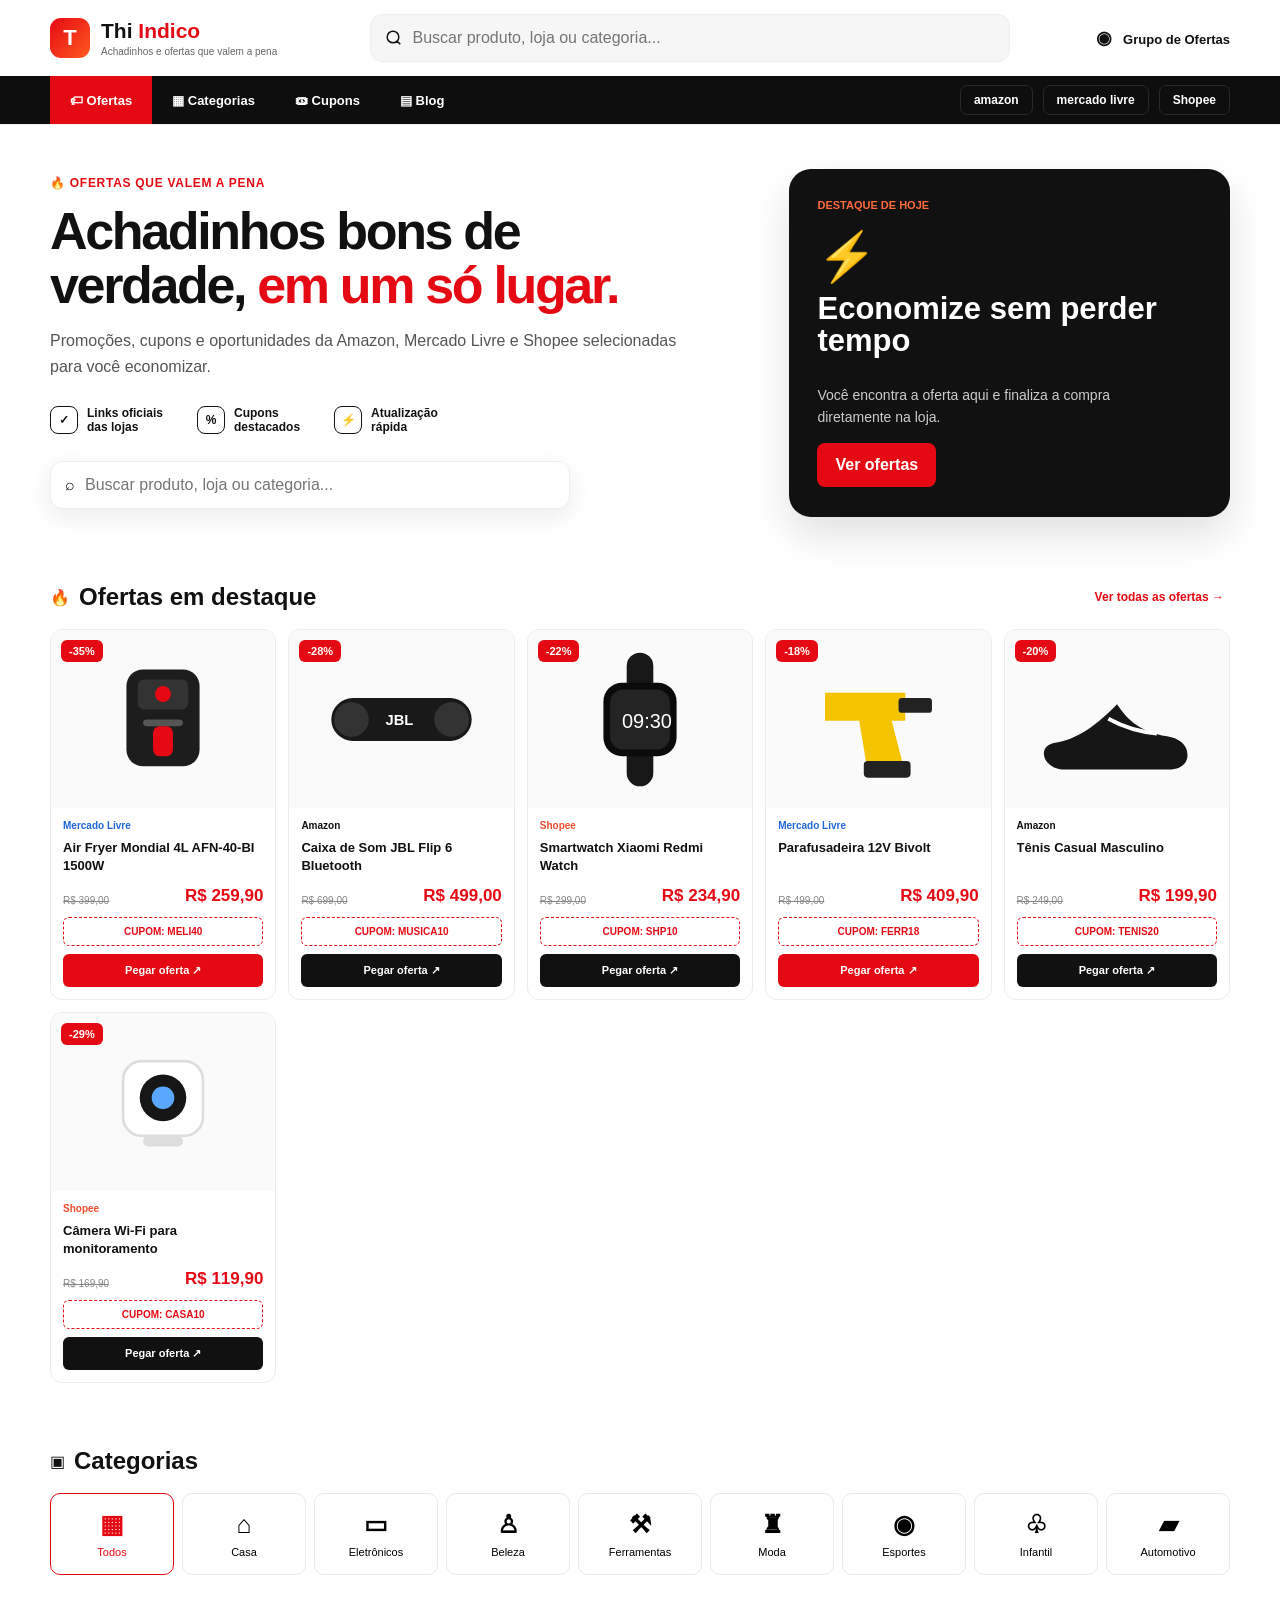
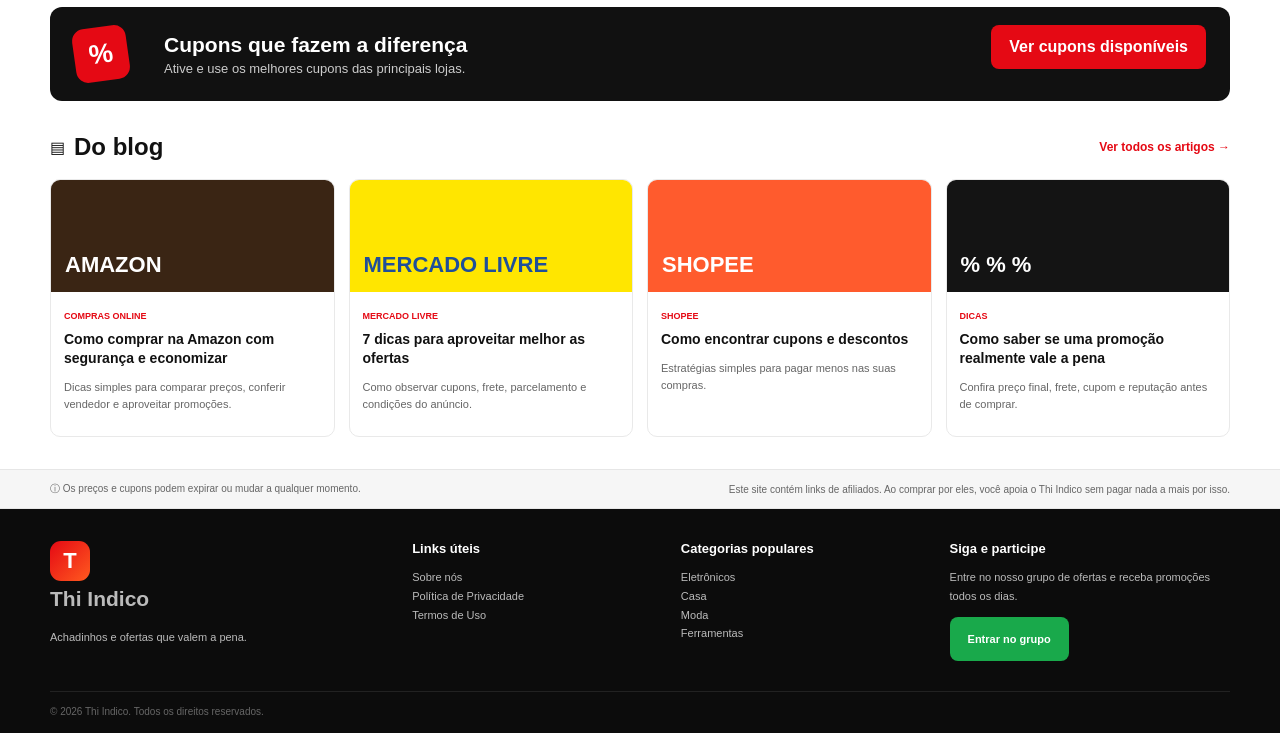
==== index.html @ e94c66dc "Add files via upload" ====
<!DOCTYPE html>
<html lang="pt-BR">
<head>
  <meta charset="UTF-8" />
  <meta name="viewport" content="width=device-width, initial-scale=1.0" />
  <meta name="theme-color" content="#e50914" />
  <meta name="description" content="Thi Indico: achadinhos, ofertas e cupons da Amazon, Mercado Livre e Shopee." />
  <meta property="og:title" content="Thi Indico | Achadinhos e ofertas" />
  <meta property="og:description" content="Achadinhos, ofertas e cupons que valem a pena." />
  <meta property="og:type" content="website" />
  <title>Thi Indico | Achadinhos e Ofertas</title>
  <link rel="icon" href="assets/favicon.svg" type="image/svg+xml">
  <link rel="stylesheet" href="assets/style.css" />
</head>
<body>
  <header class="site-header">
    <div class="container header-main">
      <a class="brand" href="index.html" aria-label="Thi Indico">
        <span class="brand-icon">T</span>
        <span class="brand-copy"><strong>Thi <em>Indico</em></strong><small>Achadinhos e ofertas que valem a pena</small></span>
      </a>

      <form class="header-search" id="headerSearchForm">
        <svg viewBox="0 0 24 24" aria-hidden="true"><path d="m21 21-4.35-4.35m2.35-5.65a8 8 0 1 1-16 0 8 8 0 0 1 16 0Z"/></svg>
        <input id="headerSearch" type="search" placeholder="Buscar produto, loja ou categoria..." autocomplete="off" />
      </form>

      <a class="group-link" href="#" id="whatsappTop" target="_blank" rel="noopener">
        <span class="wa">◉</span> Grupo de Ofertas
      </a>
    </div>

    <nav class="main-nav">
      <div class="container nav-inner">
        <a class="nav-active" href="#ofertas">🏷 Ofertas</a>
        <a href="#categorias">▦ Categorias</a>
        <a href="#cupons">🎟 Cupons</a>
        <a href="blog.html">▤ Blog</a>
        <div class="store-links">
          <span>amazon</span><span>mercado livre</span><span>Shopee</span>
        </div>
      </div>
    </nav>
  </header>

  <main>
    <section class="hero">
      <div class="container hero-grid">
        <div class="hero-copy">
          <div class="eyebrow">🔥 OFERTAS QUE VALEM A PENA</div>
          <h1>Achadinhos bons de verdade, <span>em um só lugar.</span></h1>
          <p>Promoções, cupons e oportunidades da Amazon, Mercado Livre e Shopee selecionadas para você economizar.</p>

          <div class="benefits">
            <div><b>✓</b><span>Links oficiais<br>das lojas</span></div>
            <div><b>%</b><span>Cupons<br>destacados</span></div>
            <div><b>⚡</b><span>Atualização<br>rápida</span></div>
          </div>

          <form class="hero-search" id="heroSearchForm">
            <span>⌕</span>
            <input id="heroSearch" type="search" placeholder="Buscar produto, loja ou categoria..." autocomplete="off">
          </form>
        </div>

        <aside class="hero-highlight">
          <div class="highlight-kicker">DESTAQUE DE HOJE</div>
          <div class="bolt">⚡</div>
          <h2>Economize sem perder tempo</h2>
          <p>Você encontra a oferta aqui e finaliza a compra diretamente na loja.</p>
          <a href="#ofertas" class="btn btn-red">Ver ofertas</a>
        </aside>
      </div>
    </section>

    <section class="section container" id="ofertas">
      <div class="section-title">
        <div><span>🔥</span><h2>Ofertas em destaque</h2></div>
        <button id="showAllOffers" class="text-button">Ver todas as ofertas →</button>
      </div>
      <div class="offers-grid" id="offersGrid"></div>
      <div class="empty" id="emptyOffers" hidden>Nenhuma oferta encontrada.</div>
    </section>

    <section class="section container" id="categorias">
      <div class="section-title">
        <div><span>▣</span><h2>Categorias</h2></div>
      </div>
      <div class="categories" id="categoriesList"></div>
    </section>

    <section class="container coupons-banner" id="cupons">
      <div class="coupon-art">%</div>
      <div>
        <h2>Cupons que fazem a diferença</h2>
        <p>Ative e use os melhores cupons das principais lojas.</p>
      </div>
      <button class="btn btn-red" id="goCoupons">Ver cupons disponíveis</button>
    </section>

    <section class="section container">
      <div class="section-title">
        <div><span>▤</span><h2>Do blog</h2></div>
        <a class="text-button" href="blog.html">Ver todos os artigos →</a>
      </div>
      <div class="blog-cards">
        <a class="blog-card" href="artigo-afiliados.html">
          <div class="blog-cover cover-amazon">AMAZON</div>
          <div class="blog-content">
            <small>COMPRAS ONLINE</small>
            <h3>Como comprar na Amazon com segurança e economizar</h3>
            <p>Dicas simples para comparar preços, conferir vendedor e aproveitar promoções.</p>
          </div>
        </a>
        <a class="blog-card" href="blog.html">
          <div class="blog-cover cover-ml">MERCADO LIVRE</div>
          <div class="blog-content">
            <small>MERCADO LIVRE</small>
            <h3>7 dicas para aproveitar melhor as ofertas</h3>
            <p>Como observar cupons, frete, parcelamento e condições do anúncio.</p>
          </div>
        </a>
        <a class="blog-card" href="blog.html">
          <div class="blog-cover cover-shopee">SHOPEE</div>
          <div class="blog-content">
            <small>SHOPEE</small>
            <h3>Como encontrar cupons e descontos</h3>
            <p>Estratégias simples para pagar menos nas suas compras.</p>
          </div>
        </a>
        <a class="blog-card" href="blog.html">
          <div class="blog-cover cover-coupons">% % %</div>
          <div class="blog-content">
            <small>DICAS</small>
            <h3>Como saber se uma promoção realmente vale a pena</h3>
            <p>Confira preço final, frete, cupom e reputação antes de comprar.</p>
          </div>
        </a>
      </div>
    </section>

    <div class="affiliate-note">
      <div class="container">
        <span>ⓘ Os preços e cupons podem expirar ou mudar a qualquer momento.</span>
        <span>Este site contém links de afiliados. Ao comprar por eles, você apoia o Thi Indico sem pagar nada a mais por isso.</span>
      </div>
    </div>
  </main>

  <footer class="footer">
    <div class="container footer-grid">
      <div>
        <a class="brand footer-brand" href="index.html">
          <span class="brand-icon">T</span><span class="brand-copy"><strong>Thi Indico</strong></span>
        </a>
        <p>Achadinhos e ofertas que valem a pena.</p>
      </div>
      <div><h4>Links úteis</h4><a href="sobre.html">Sobre nós</a><a href="politica.html">Política de Privacidade</a><a href="termos.html">Termos de Uso</a></div>
      <div><h4>Categorias populares</h4><a href="#categorias">Eletrônicos</a><a href="#categorias">Casa</a><a href="#categorias">Moda</a><a href="#categorias">Ferramentas</a></div>
      <div><h4>Siga e participe</h4><p>Entre no nosso grupo de ofertas e receba promoções todos os dias.</p><a class="btn btn-green" href="#" id="whatsappFooter" target="_blank" rel="noopener">Entrar no grupo</a></div>
    </div>
    <div class="container footer-bottom">© 2026 Thi Indico. Todos os direitos reservados.</div>
  </footer>

  <div class="toast" id="toast"></div>
  <script src="assets/data.js"></script>
  <script src="assets/app.js"></script>
</body>
</html>
---- assets/style.css ----
*{box-sizing:border-box}html{scroll-behavior:smooth}body{margin:0;font-family:Arial,Helvetica,sans-serif;background:#fff;color:#111}a{text-decoration:none;color:inherit}button,input{font:inherit}.container{width:min(1180px,calc(100% - 36px));margin:auto}
.site-header{background:#fff;position:sticky;top:0;z-index:50;box-shadow:0 1px 0 #eee}.header-main{min-height:76px;display:grid;grid-template-columns:290px 1fr 190px;align-items:center;gap:30px}.brand{display:flex;align-items:center;gap:11px}.brand-icon{display:grid;place-items:center;width:40px;height:40px;border-radius:11px;background:linear-gradient(135deg,#e50914,#ff5a1f);color:#fff;font-size:22px;font-weight:900}.brand-copy{display:flex;flex-direction:column}.brand-copy strong{font-size:21px}.brand-copy em{font-style:normal;color:#e50914}.brand-copy small{font-size:10px;color:#666;margin-top:3px}
.header-search,.hero-search{display:flex;align-items:center;background:#f6f6f7;border:1px solid #eee;border-radius:12px;padding:0 14px}.header-search svg{width:18px;fill:none;stroke:#111;stroke-width:2}.header-search input,.hero-search input{border:0;outline:0;background:transparent;width:100%;height:46px;padding:0 10px}.group-link{font-weight:700;font-size:13px;text-align:right}.wa{font-size:18px;margin-right:7px}
.main-nav{background:#0e0e0e;color:#fff}.nav-inner{height:48px;display:flex;align-items:center}.nav-inner>a{height:48px;display:flex;align-items:center;padding:0 20px;font-weight:700;font-size:13px}.nav-inner>a:hover,.nav-inner .nav-active{background:#e50914}.store-links{margin-left:auto;display:flex;gap:10px}.store-links span{border:1px solid #292929;border-radius:7px;padding:7px 13px;font-size:12px;font-weight:800}
.hero{padding:34px 0 24px}.hero-grid{display:grid;grid-template-columns:1.15fr .75fr;gap:64px;align-items:center}.hero-copy{padding:18px 0}.eyebrow{font-size:12px;color:#e50914;font-weight:900;letter-spacing:.06em}.hero h1{font-size:52px;line-height:1.04;letter-spacing:-.045em;margin:14px 0 15px;max-width:680px}.hero h1 span{color:#e50914}.hero-copy>p{font-size:16px;color:#555;line-height:1.6;max-width:650px}.benefits{display:flex;gap:34px;margin:27px 0}.benefits div{display:flex;align-items:center;gap:9px;font-size:12px;font-weight:700}.benefits b{border:1px solid #111;border-radius:8px;min-width:28px;height:28px;display:grid;place-items:center}.hero-search{max-width:520px;background:#fff;box-shadow:0 8px 25px rgba(0,0,0,.08)}.hero-highlight{background:#111;color:#fff;border-radius:22px;padding:30px 28px;min-height:310px;display:flex;flex-direction:column;justify-content:center;box-shadow:0 18px 40px rgba(0,0,0,.12)}.highlight-kicker{color:#ff6b3d;font-size:11px;font-weight:900}.bolt{font-size:48px;margin:18px 0 8px}.hero-highlight h2{font-size:31px;margin:0 0 12px;line-height:1.05}.hero-highlight p{color:#ccc;line-height:1.6;font-size:14px;max-width:330px}
.btn{border:0;border-radius:8px;font-weight:800;display:inline-flex;align-items:center;justify-content:center;padding:13px 18px;cursor:pointer}.btn-red{background:#e50914;color:#fff;align-self:flex-start}.btn-green{background:#19a94b;color:white}
.section{padding:32px 0}.section-title{display:flex;justify-content:space-between;align-items:center;margin-bottom:18px}.section-title>div{display:flex;align-items:center;gap:9px}.section-title h2{font-size:24px;margin:0}.text-button{color:#e50914;font-weight:700;font-size:12px;background:none;border:0;cursor:pointer}
.offers-grid{display:grid;grid-template-columns:repeat(5,1fr);gap:12px}.offer-card{border:1px solid #ececec;border-radius:12px;overflow:hidden;background:#fff;transition:.2s}.offer-card:hover{transform:translateY(-3px);box-shadow:0 12px 28px rgba(0,0,0,.08)}.offer-image{height:178px;position:relative;background:#fafafa;display:grid;place-items:center;padding:12px}.offer-image img{max-width:100%;max-height:100%;object-fit:contain}.discount{position:absolute;left:10px;top:10px;background:#e50914;color:#fff;border-radius:6px;padding:5px 8px;font-size:11px;font-weight:900}.offer-body{padding:12px}.store{font-size:10px;font-weight:800;margin-bottom:8px}.store-amazon{color:#111}.store-ml{color:#2167d8}.store-shopee{color:#ee4d2d}.offer-body h3{font-size:13px;line-height:1.35;height:35px;overflow:hidden;margin:0 0 12px}.price-row{display:flex;align-items:end;justify-content:space-between;gap:8px;margin-bottom:11px}.price-row span{text-decoration:line-through;color:#888;font-size:10px}.price-row strong{color:#e50914;font-size:17px}.coupon-code{width:100%;border:1px dashed #e50914;background:#fff;color:#e50914;border-radius:6px;padding:8px;font-size:10px;font-weight:900;cursor:pointer;margin-bottom:8px}.coupon-code.disabled{border-color:#ccc;color:#999}.offer-button{display:block;text-align:center;background:#111;color:#fff;border-radius:6px;padding:10px;font-size:11px;font-weight:900}.offer-card:nth-child(3n+1) .offer-button{background:#e50914}.empty{padding:35px;text-align:center;border:1px dashed #ddd;border-radius:12px;color:#777}
.categories{display:grid;grid-template-columns:repeat(9,1fr);gap:8px}.category-card{background:#fff;border:1px solid #e8e8e8;border-radius:10px;height:82px;display:flex;flex-direction:column;align-items:center;justify-content:center;gap:7px;cursor:pointer}.category-card b{font-size:25px}.category-card span{font-size:11px}.category-card:hover,.category-card.active{border-color:#e50914;color:#e50914}
.coupons-banner{background:#111;color:#fff;min-height:94px;border-radius:12px;display:grid;grid-template-columns:70px 1fr auto;gap:20px;align-items:center;padding:18px 24px}.coupon-art{background:#e50914;width:54px;height:54px;border-radius:12px;display:grid;place-items:center;font-size:27px;font-weight:900;transform:rotate(-8deg)}.coupons-banner h2{font-size:21px;margin:0 0 4px}.coupons-banner p{margin:0;color:#ccc;font-size:13px}
.blog-cards{display:grid;grid-template-columns:repeat(4,1fr);gap:14px}.blog-card{border:1px solid #e9e9e9;border-radius:10px;overflow:hidden;background:#fff}.blog-cover{height:112px;display:flex;align-items:end;padding:14px;font-weight:900;font-size:22px}.cover-amazon{background:#3a2514;color:white}.cover-ml{background:#ffe600;color:#1f4f9a}.cover-shopee{background:#ff5b2d;color:#fff}.cover-coupons{background:#141414;color:#fff}.blog-content{padding:13px}.blog-content small{font-size:9px;color:#e50914;font-weight:900}.blog-content h3{font-size:14px;line-height:1.35;margin:7px 0}.blog-content p{font-size:11px;color:#666;line-height:1.5}
.affiliate-note{background:#f6f6f6;border-top:1px solid #e6e6e6;border-bottom:1px solid #e6e6e6}.affiliate-note .container{min-height:38px;display:flex;align-items:center;justify-content:space-between;gap:20px;font-size:10px;color:#666}
.footer{background:#0c0c0c;color:#fff;padding:32px 0 16px}.footer-grid{display:grid;grid-template-columns:1.4fr 1fr 1fr 1.2fr;gap:35px}.footer h4{font-size:13px;margin:0 0 12px}.footer p,.footer a{font-size:11px;color:#bbb;line-height:1.7;display:block}.footer .btn-green{color:#fff;display:inline-flex;width:auto}.footer-bottom{border-top:1px solid #222;margin-top:30px;padding-top:14px;color:#666;font-size:10px}
.toast{position:fixed;left:50%;bottom:22px;transform:translate(-50%,20px);background:#111;color:#fff;padding:11px 16px;border-radius:999px;font-size:12px;opacity:0;transition:.2s;pointer-events:none;z-index:100}.toast.show{opacity:1;transform:translate(-50%,0)}.pulse{animation:pulse .6s 2}@keyframes pulse{50%{transform:scale(1.05)}}
.page{padding:52px 0}.page h1{font-size:42px;margin-bottom:14px}.page p,.page li{font-size:15px;line-height:1.75;color:#444}.article-wrap{width:min(780px,calc(100% - 36px));margin:auto}.article-wrap h2{margin-top:32px}
@media(max-width:1050px){.offers-grid{grid-template-columns:repeat(3,1fr)}.categories{grid-template-columns:repeat(5,1fr)}.header-main{grid-template-columns:250px 1fr}.group-link{display:none}.blog-cards{grid-template-columns:repeat(2,1fr)}}
@media(max-width:760px){.site-header{position:static}.header-main{grid-template-columns:1fr;gap:10px;padding:12px 0}.header-search{order:2}.main-nav{overflow:auto}.nav-inner{width:max-content;min-width:100%}.store-links{display:none}.hero{padding-top:20px}.hero-grid{grid-template-columns:1fr}.hero-highlight{display:none}.hero h1{font-size:38px}.benefits{gap:14px;justify-content:space-between}.offers-grid{grid-template-columns:repeat(2,1fr)}.categories{grid-template-columns:repeat(3,1fr)}.coupons-banner{grid-template-columns:50px 1fr}.coupons-banner .btn{grid-column:1/-1;width:100%}.blog-cards{grid-template-columns:1fr 1fr}.affiliate-note .container{flex-direction:column;align-items:flex-start;padding:10px 0}.footer-grid{grid-template-columns:1fr 1fr}}
@media(max-width:480px){.container{width:min(100% - 20px,1180px)}.hero h1{font-size:34px}.hero-copy>p{font-size:14px}.benefits div{font-size:10px}.offers-grid{gap:8px}.offer-image{height:135px}.offer-body{padding:9px}.offer-body h3{font-size:12px;height:32px}.price-row{display:block}.price-row strong{display:block;margin-top:3px}.categories{grid-template-columns:repeat(3,1fr)}.blog-cards{grid-template-columns:1fr}.footer-grid{grid-template-columns:1fr}.section-title h2{font-size:20px}}
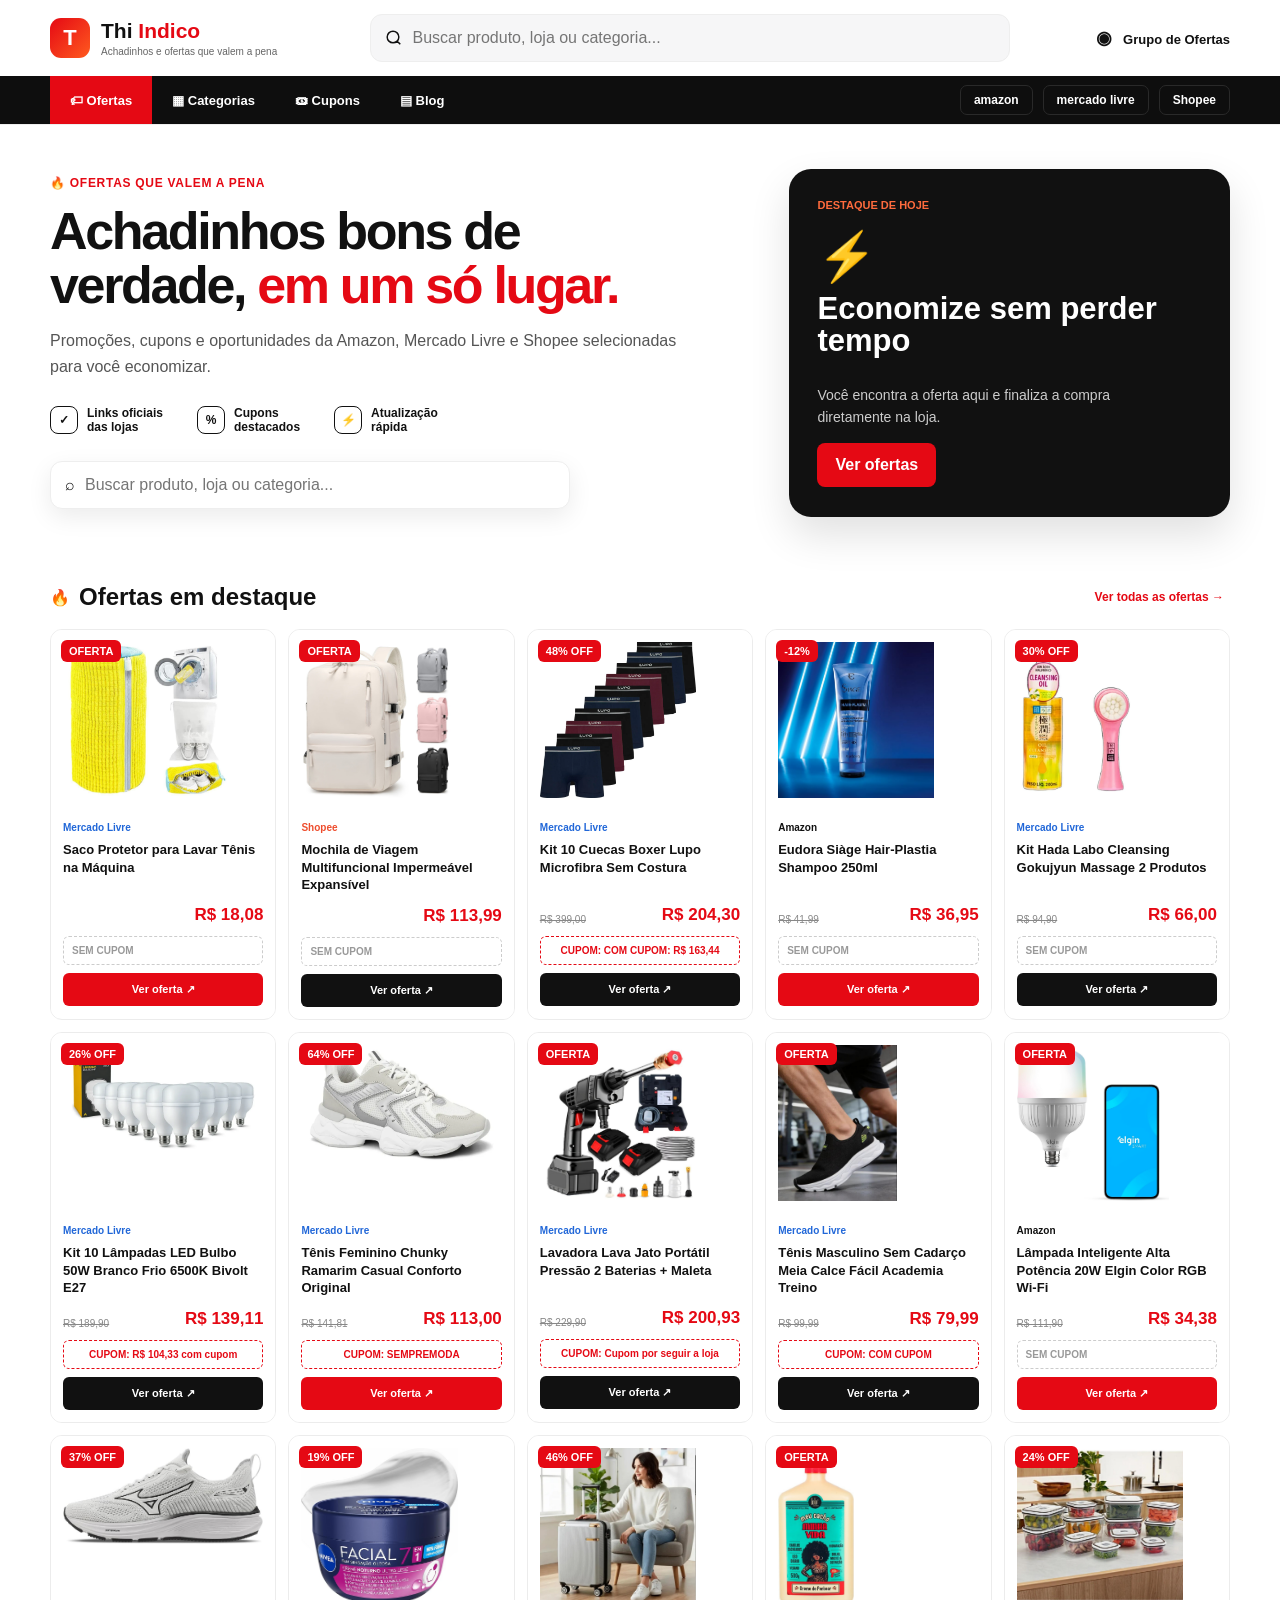
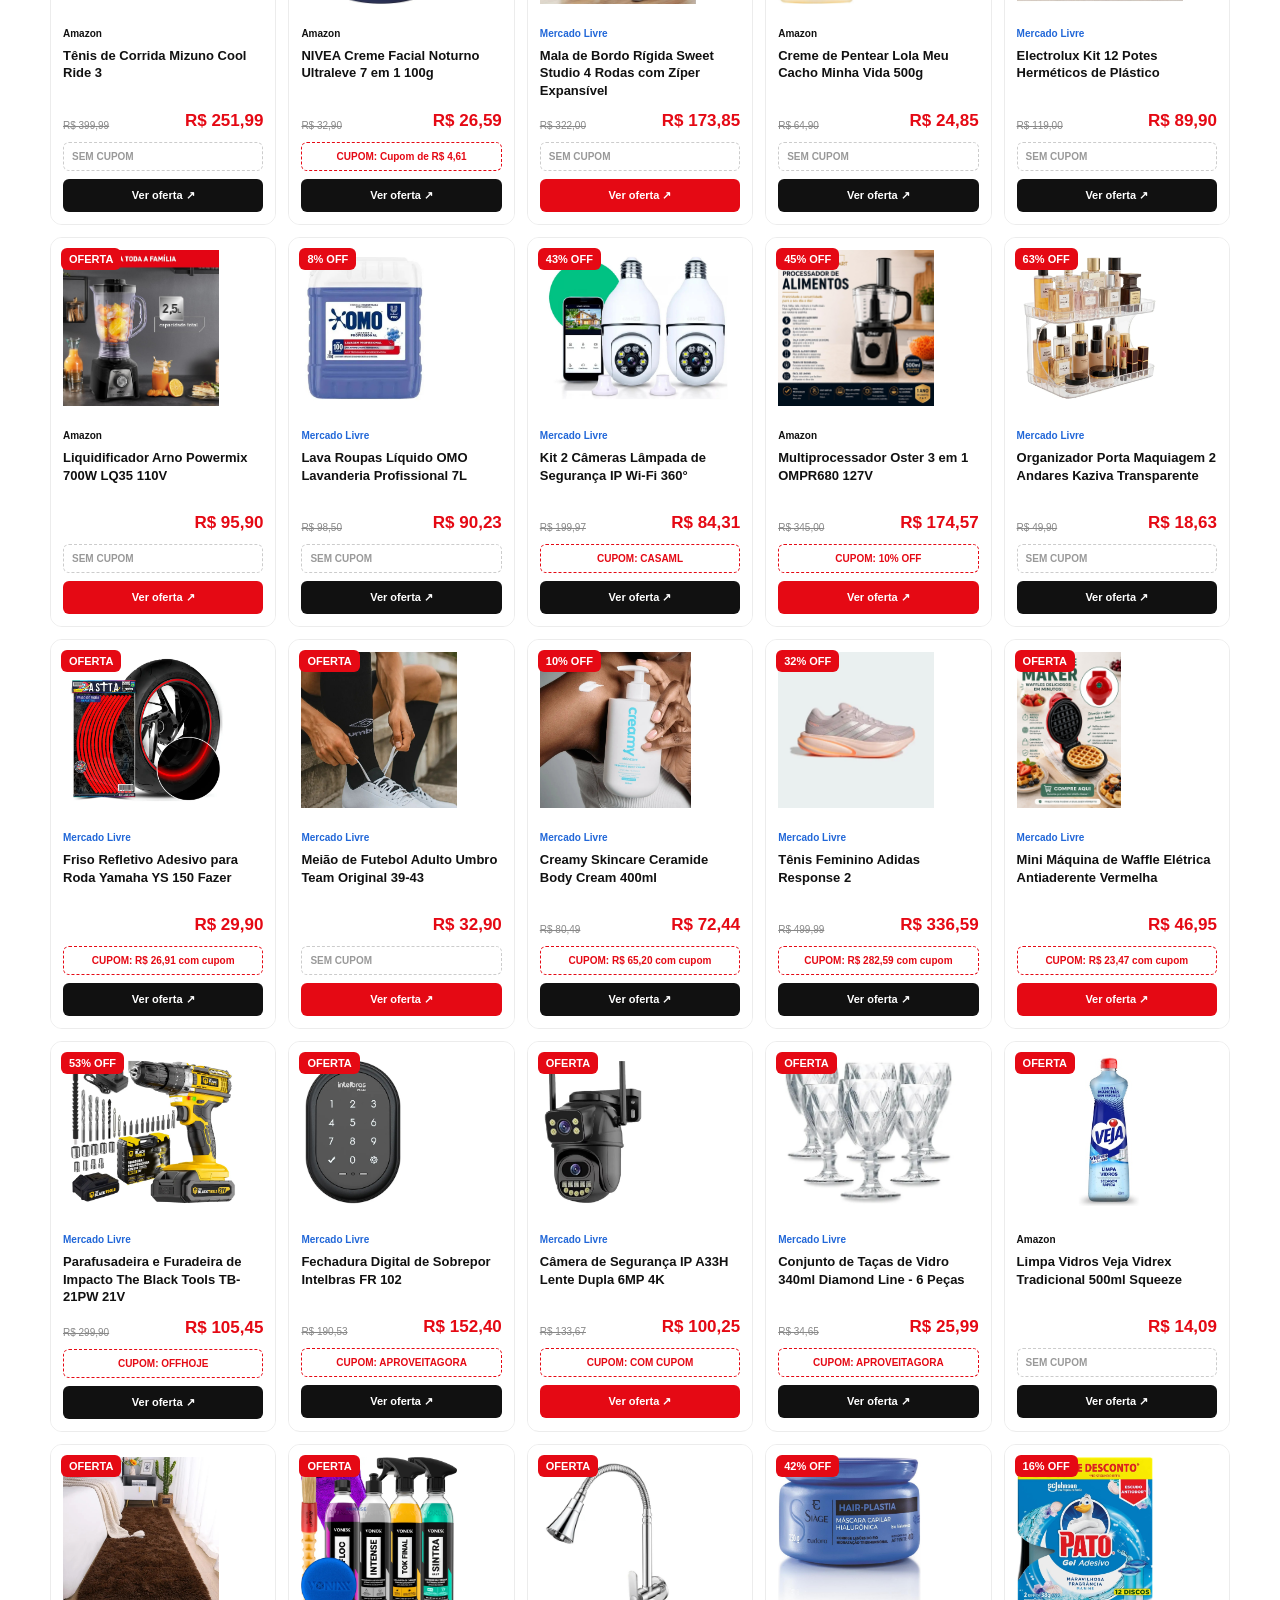
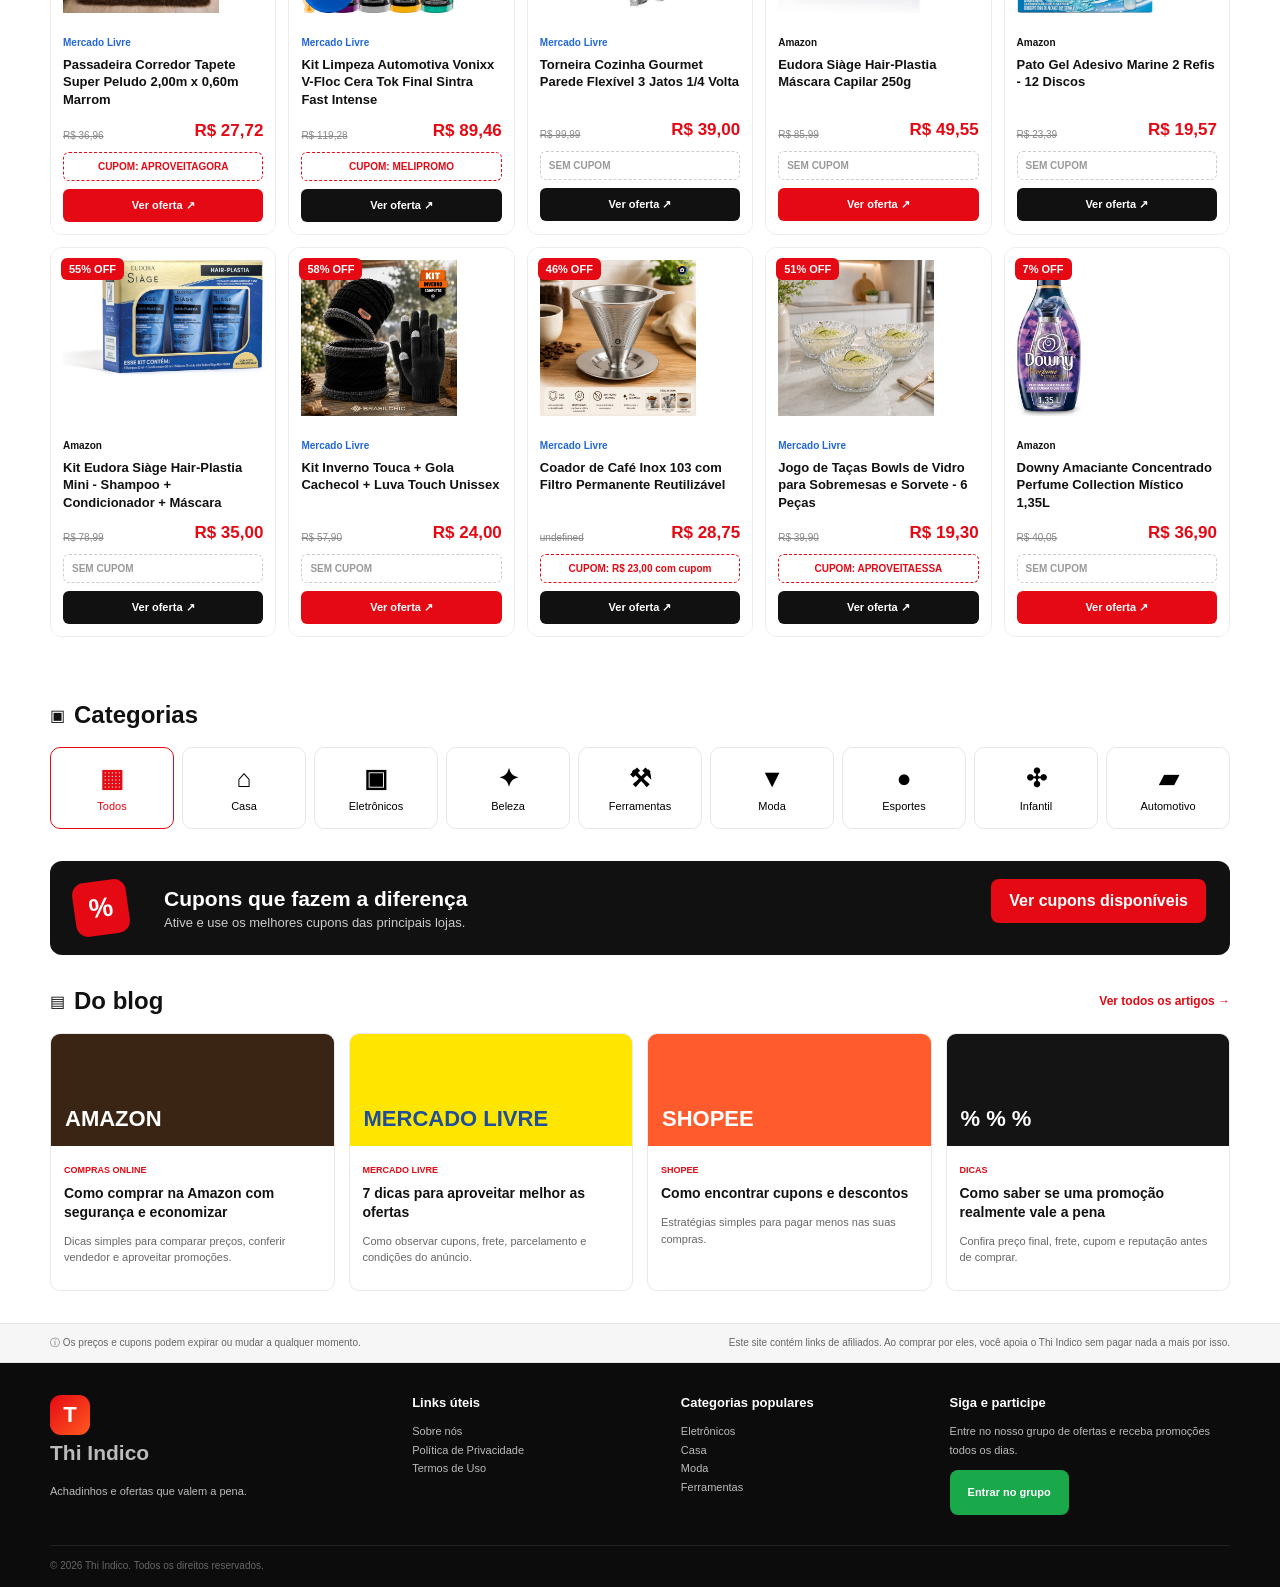
==== commit 6b986fc4: "Update index.html" ====
--- a/index.html
+++ b/index.html
@@ -165,5 +165,8 @@
   <div class="toast" id="toast"></div>
   <script src="assets/data.js"></script>
   <script src="assets/app.js"></script>
+
+  <!-- Cloudflare Web Analytics --><script type='module' src='https://static.cloudflareinsights.com/beacon.min.js' data-cf-beacon='{"token": "e3cca361343a47d2bfd7f71a2d1db0ca"}'></script><!-- End Cloudflare Web Analytics -->
+  
 </body>
-</html>+</html>
--- a/assets/style.css
+++ b/assets/style.css
@@ -16,3 +16,85 @@
 @media(max-width:1050px){.offers-grid{grid-template-columns:repeat(3,1fr)}.categories{grid-template-columns:repeat(5,1fr)}.header-main{grid-template-columns:250px 1fr}.group-link{display:none}.blog-cards{grid-template-columns:repeat(2,1fr)}}
 @media(max-width:760px){.site-header{position:static}.header-main{grid-template-columns:1fr;gap:10px;padding:12px 0}.header-search{order:2}.main-nav{overflow:auto}.nav-inner{width:max-content;min-width:100%}.store-links{display:none}.hero{padding-top:20px}.hero-grid{grid-template-columns:1fr}.hero-highlight{display:none}.hero h1{font-size:38px}.benefits{gap:14px;justify-content:space-between}.offers-grid{grid-template-columns:repeat(2,1fr)}.categories{grid-template-columns:repeat(3,1fr)}.coupons-banner{grid-template-columns:50px 1fr}.coupons-banner .btn{grid-column:1/-1;width:100%}.blog-cards{grid-template-columns:1fr 1fr}.affiliate-note .container{flex-direction:column;align-items:flex-start;padding:10px 0}.footer-grid{grid-template-columns:1fr 1fr}}
 @media(max-width:480px){.container{width:min(100% - 20px,1180px)}.hero h1{font-size:34px}.hero-copy>p{font-size:14px}.benefits div{font-size:10px}.offers-grid{gap:8px}.offer-image{height:135px}.offer-body{padding:9px}.offer-body h3{font-size:12px;height:32px}.price-row{display:block}.price-row strong{display:block;margin-top:3px}.categories{grid-template-columns:repeat(3,1fr)}.blog-cards{grid-template-columns:1fr}.footer-grid{grid-template-columns:1fr}.section-title h2{font-size:20px}}
+
+/* Ajustes dos cards no celular */
+@media (max-width: 600px) {
+
+  .offers-grid {
+    grid-template-columns: repeat(2, minmax(0, 1fr));
+    gap: 10px;
+  }
+
+  .offer-card {
+    min-width: 0;
+  }
+
+  .offer-image {
+    height: 160px;
+    padding: 8px;
+  }
+
+  .offer-image img {
+    width: 100%;
+    height: 100%;
+    object-fit: contain;
+  }
+
+  .offer-body {
+    padding: 10px;
+  }
+
+  .offer-body h3 {
+    height: auto;
+    min-height: 48px;
+    overflow: visible;
+    font-size: 13px;
+    line-height: 1.25;
+    margin: 6px 0 10px;
+  }
+
+  .price-row {
+    display: flex;
+    flex-direction: column;
+    align-items: flex-start;
+    gap: 3px;
+  }
+
+  .price-row strong {
+    font-size: 18px;
+  }
+
+  .coupon-code {
+    min-height: 34px;
+  }
+}
+
+/* Correção dos títulos no computador */
+@media (min-width: 601px) {
+  .offer-body h3 {
+    height: auto !important;
+    min-height: 52px !important;
+    overflow: visible !important;
+    line-height: 1.35;
+  }
+}
+/* PADRONIZA TODAS AS FOTOS DOS PRODUTOS */
+.offer-image {
+  width: 100% !important;
+  height: 180px !important;
+  object-fit: contain !important;
+  object-position: center !important;
+  display: block !important;
+  background: #fff !important;
+}
+
+/* IMPEDE A FOTO DE INVADIR O TEXTO */
+.offer-card {
+  overflow: hidden !important;
+}
+
+.offer-body {
+  position: relative !important;
+  background: #fff !important;
+  z-index: 2 !important;
+}
